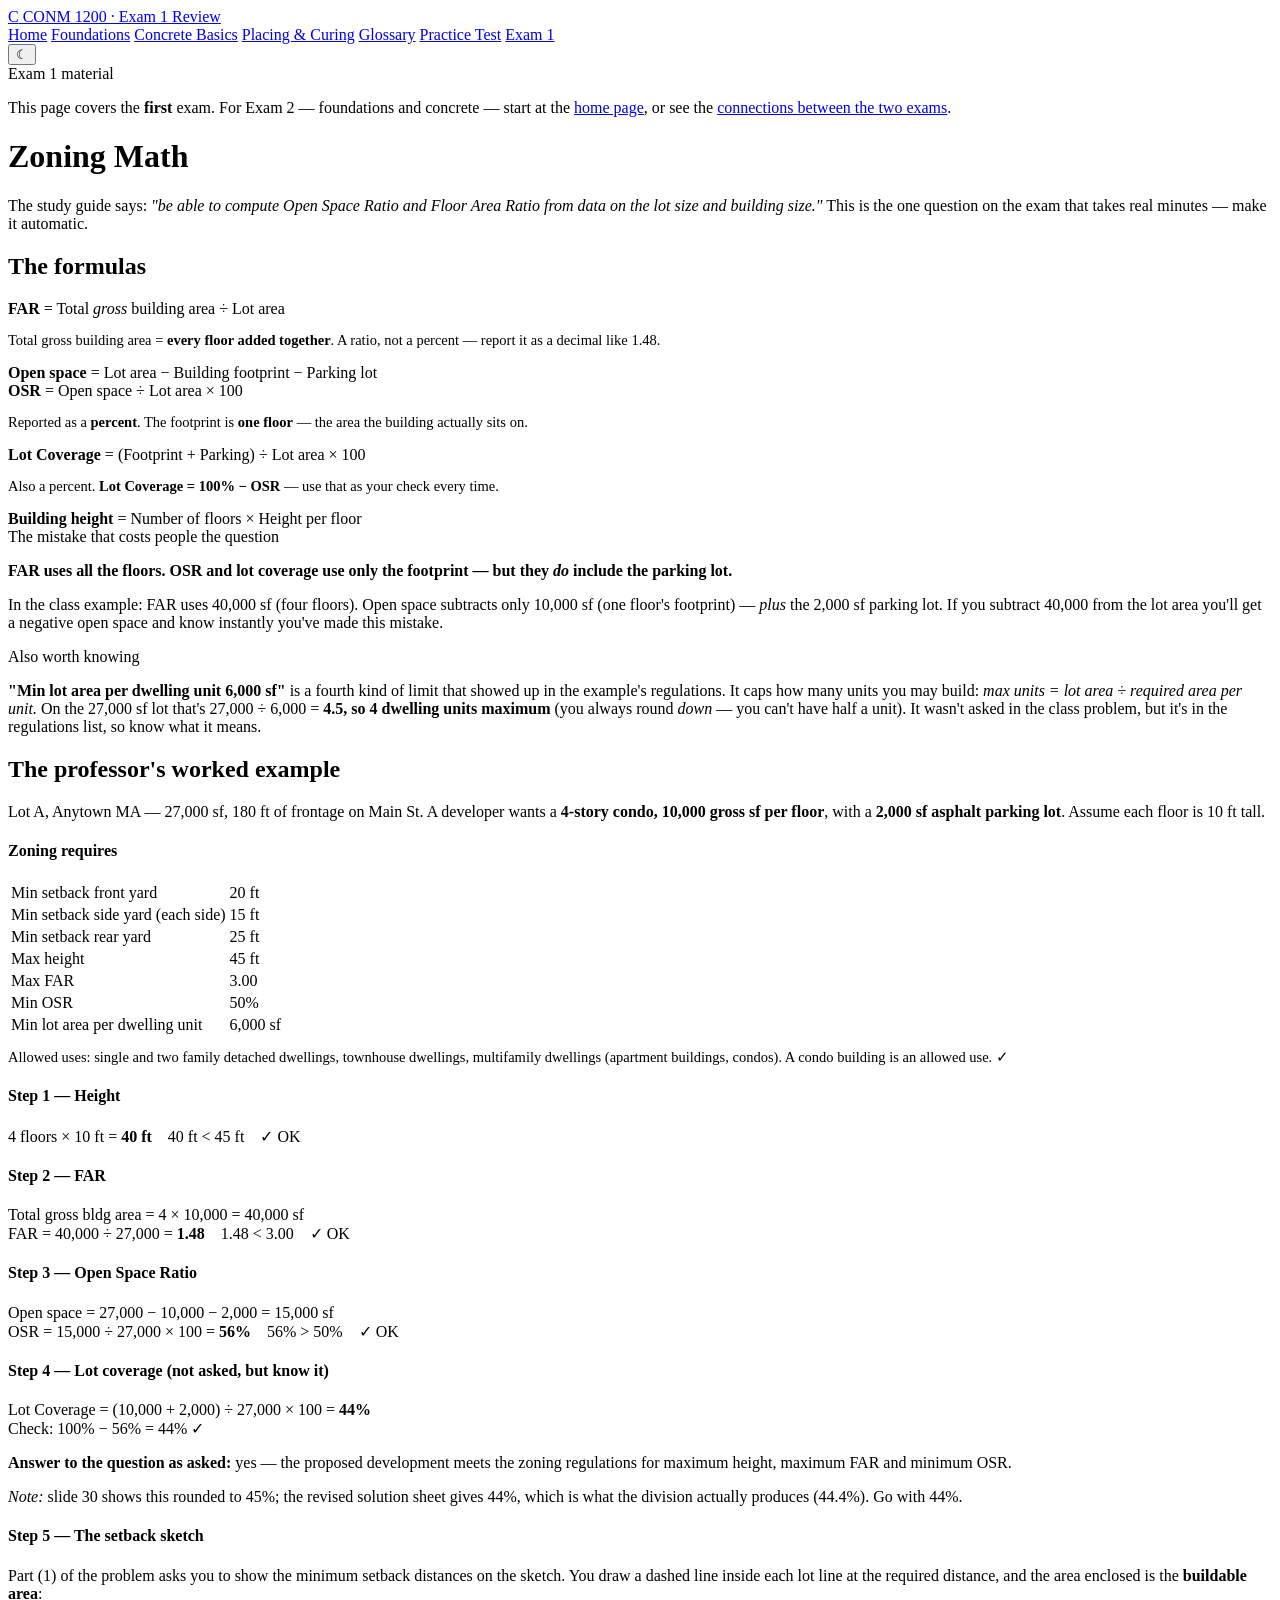
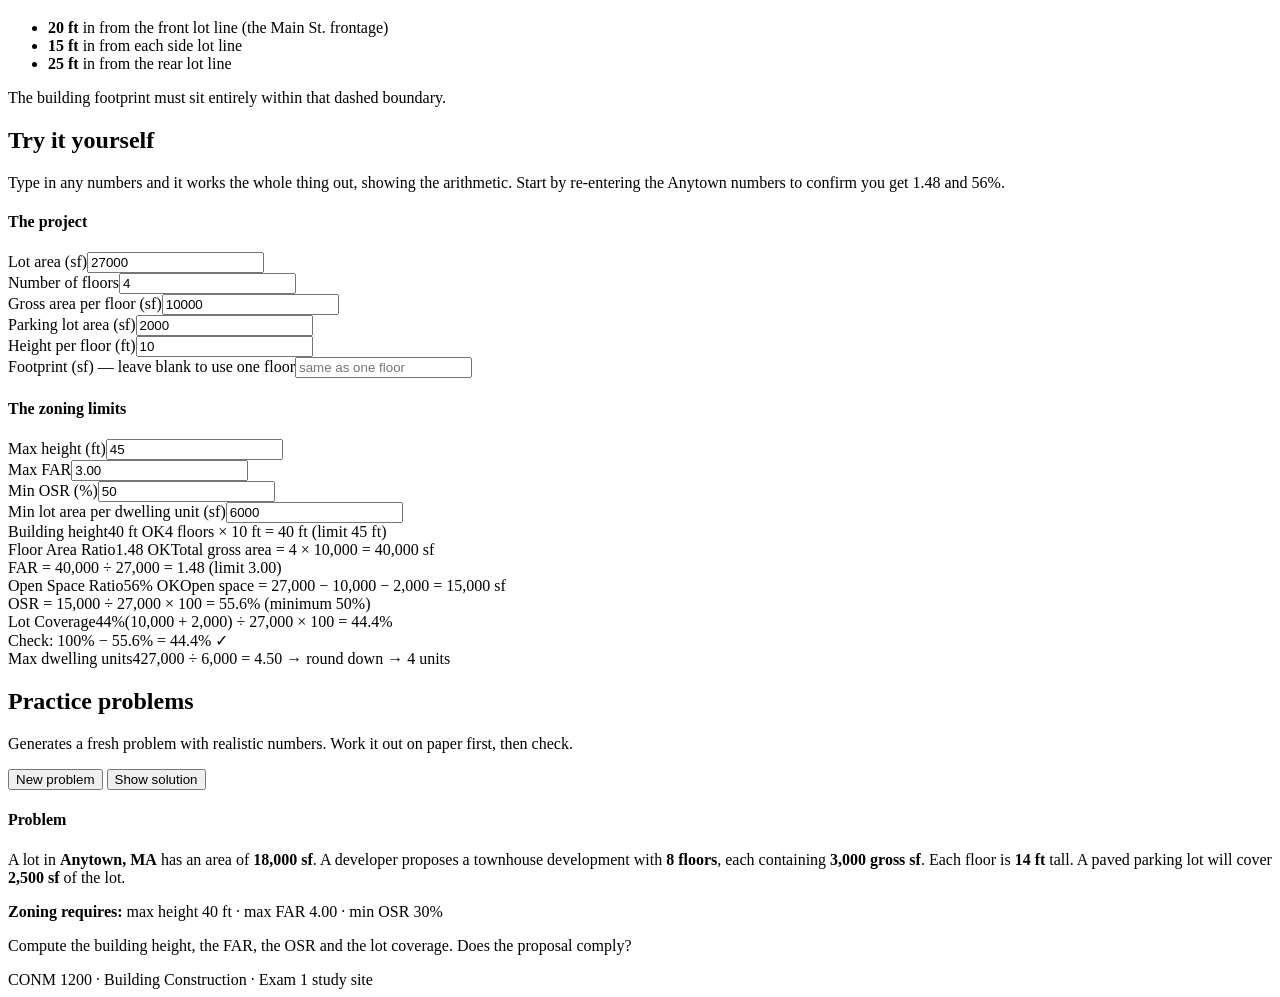
==== calc.html @ c557464a "Rename calc_2.html to calc.html" ====
<!DOCTYPE html>
<html lang="en">
<head>
<meta charset="utf-8">
<meta name="viewport" content="width=device-width, initial-scale=1">
<title>Zoning Math — CONM 1200 Exam 1</title>
<meta name="description" content="FAR, Open Space Ratio and lot coverage: the formulas, the professor's worked example, and unlimited practice problems.">
<link rel="stylesheet" href="style.css">
<link rel="icon" href="data:image/svg+xml,<svg xmlns='http://www.w3.org/2000/svg' viewBox='0 0 100 100'><text y='.9em' font-size='90'>🏗️</text></svg>">
</head>
<body>

<header class="topbar">
  <div class="topbar-inner">
    <a class="brand" href="review.html"><span class="dot">C</span> CONM 1200 · Exam 1 Review</a>
    <nav class="main">
      <a href="index.html" data-short="Home">Home</a>
      <a href="foundations.html" data-short="Found.">Foundations</a>
      <a href="concrete.html" data-short="Concrete">Concrete Basics</a>
      <a href="placing.html" data-short="Placing">Placing &amp; Curing</a>
      <a href="glossary.html" data-short="Terms">Glossary</a>
      <a href="quiz.html" data-short="Test">Practice Test</a>
      <a href="review.html" data-short="Exam 1">Exam 1</a>
    </nav>
    <button class="theme-btn" title="Toggle light/dark">☾</button>
  </div>
</header>

<main class="wrap narrow">

  
  <div class="callout"><span class="tag">Exam 1 material</span><p>This page covers the <strong>first</strong> exam. For Exam 2 — foundations and concrete — start at the <a href="index.html">home page</a>, or see the <a href="review.html">connections between the two exams</a>.</p></div>
<h1>Zoning Math</h1>
  <p class="lede">The study guide says: <em>"be able to compute Open Space Ratio and Floor Area Ratio from data on the lot size and building size."</em> This is the one question on the exam that takes real minutes — make it automatic.</p>

  <h2>The formulas</h2>

  <div class="card">
    <div class="formula"><b>FAR</b> = Total <em>gross</em> building area ÷ Lot area</div>
    <p style="font-size:14.5px;color:var(--ink-2)">Total gross building area = <strong>every floor added together</strong>. A ratio, not a percent — report it as a decimal like 1.48.</p>

    <div class="formula"><b>Open space</b> = Lot area − Building footprint − Parking lot</div>
    <div class="formula"><b>OSR</b> = Open space ÷ Lot area × 100</div>
    <p style="font-size:14.5px;color:var(--ink-2)">Reported as a <strong>percent</strong>. The footprint is <strong>one floor</strong> — the area the building actually sits on.</p>

    <div class="formula"><b>Lot Coverage</b> = (Footprint + Parking) ÷ Lot area × 100</div>
    <p style="font-size:14.5px;color:var(--ink-2)">Also a percent. <strong>Lot Coverage = 100% − OSR</strong> — use that as your check every time.</p>

    <div class="formula"><b>Building height</b> = Number of floors × Height per floor</div>
  </div>

  <div class="callout trap">
    <span class="tag">The mistake that costs people the question</span>
    <p><strong>FAR uses all the floors. OSR and lot coverage use only the footprint — but they <em>do</em> include the parking lot.</strong></p>
    <p style="margin-top:8px">In the class example: FAR uses 40,000 sf (four floors). Open space subtracts only 10,000 sf (one floor's footprint) — <em>plus</em> the 2,000 sf parking lot. If you subtract 40,000 from the lot area you'll get a negative open space and know instantly you've made this mistake.</p>
  </div>

  <div class="callout tip">
    <span class="tag">Also worth knowing</span>
    <p><strong>"Min lot area per dwelling unit 6,000 sf"</strong> is a fourth kind of limit that showed up in the example's regulations. It caps how many units you may build: <em>max units = lot area ÷ required area per unit.</em> On the 27,000 sf lot that's 27,000 ÷ 6,000 = <strong>4.5, so 4 dwelling units maximum</strong> (you always round <em>down</em> — you can't have half a unit). It wasn't asked in the class problem, but it's in the regulations list, so know what it means.</p>
  </div>

  <h2>The professor's worked example</h2>
  <p>Lot A, Anytown MA — 27,000 sf, 180 ft of frontage on Main St. A developer wants a <strong>4-story condo, 10,000 gross sf per floor</strong>, with a <strong>2,000 sf asphalt parking lot</strong>. Assume each floor is 10 ft tall.</p>

  <div class="card">
    <h4>Zoning requires</h4>
    <div class="tablewrap">
      <table>
        <tbody>
          <tr><td>Min setback front yard</td><td class="mono">20 ft</td></tr>
          <tr><td>Min setback side yard (each side)</td><td class="mono">15 ft</td></tr>
          <tr><td>Min setback rear yard</td><td class="mono">25 ft</td></tr>
          <tr><td>Max height</td><td class="mono">45 ft</td></tr>
          <tr><td>Max FAR</td><td class="mono">3.00</td></tr>
          <tr><td>Min OSR</td><td class="mono">50%</td></tr>
          <tr><td>Min lot area per dwelling unit</td><td class="mono">6,000 sf</td></tr>
        </tbody>
      </table>
    </div>
    <p style="font-size:14.5px;color:var(--ink-2);margin-top:12px">Allowed uses: single and two family detached dwellings, townhouse dwellings, multifamily dwellings (apartment buildings, condos). A condo building is an allowed use. ✓</p>
  </div>

  <div class="card">
    <h4>Step 1 — Height</h4>
    <div class="formula">4 floors × 10 ft = <b>40 ft</b> &nbsp;&nbsp; 40 ft &lt; 45 ft &nbsp;&nbsp; ✓ OK</div>

    <h4>Step 2 — FAR</h4>
    <div class="formula">Total gross bldg area = 4 × 10,000 = 40,000 sf</div>
    <div class="formula">FAR = 40,000 ÷ 27,000 = <b>1.48</b> &nbsp;&nbsp; 1.48 &lt; 3.00 &nbsp;&nbsp; ✓ OK</div>

    <h4>Step 3 — Open Space Ratio</h4>
    <div class="formula">Open space = 27,000 − 10,000 − 2,000 = 15,000 sf</div>
    <div class="formula">OSR = 15,000 ÷ 27,000 × 100 = <b>56%</b> &nbsp;&nbsp; 56% &gt; 50% &nbsp;&nbsp; ✓ OK</div>

    <h4>Step 4 — Lot coverage (not asked, but know it)</h4>
    <div class="formula">Lot Coverage = (10,000 + 2,000) ÷ 27,000 × 100 = <b>44%</b></div>
    <div class="formula">Check: 100% − 56% = 44% ✓</div>

    <div class="callout">
      <p><strong>Answer to the question as asked:</strong> yes — the proposed development meets the zoning regulations for maximum height, maximum FAR and minimum OSR.</p>
      <p style="margin-top:8px"><em>Note:</em> slide 30 shows this rounded to 45%; the revised solution sheet gives 44%, which is what the division actually produces (44.4%). Go with 44%.</p>
    </div>
  </div>

  <div class="card">
    <h4>Step 5 — The setback sketch</h4>
    <p>Part (1) of the problem asks you to show the minimum setback distances on the sketch. You draw a dashed line inside each lot line at the required distance, and the area enclosed is the <strong>buildable area</strong>:</p>
    <ul>
      <li><strong>20 ft</strong> in from the front lot line (the Main St. frontage)</li>
      <li><strong>15 ft</strong> in from each side lot line</li>
      <li><strong>25 ft</strong> in from the rear lot line</li>
    </ul>
    <p>The building footprint must sit entirely within that dashed boundary.</p>
  </div>

  <h2>Try it yourself</h2>
  <p>Type in any numbers and it works the whole thing out, showing the arithmetic. Start by re-entering the Anytown numbers to confirm you get 1.48 and 56%.</p>

  <div class="card">
    <h4>The project</h4>
    <div class="calcgrid">
      <div class="field"><label for="lot">Lot area (sf)</label><input id="lot" type="number" value="27000"></div>
      <div class="field"><label for="floors">Number of floors</label><input id="floors" type="number" value="4"></div>
      <div class="field"><label for="gross">Gross area per floor (sf)</label><input id="gross" type="number" value="10000"></div>
      <div class="field"><label for="park">Parking lot area (sf)</label><input id="park" type="number" value="2000"></div>
      <div class="field"><label for="fh">Height per floor (ft)</label><input id="fh" type="number" value="10"></div>
      <div class="field"><label for="foot">Footprint (sf) — leave blank to use one floor</label><input id="foot" type="number" placeholder="same as one floor"></div>
    </div>

    <h4 style="margin-top:22px">The zoning limits</h4>
    <div class="calcgrid">
      <div class="field"><label for="maxh">Max height (ft)</label><input id="maxh" type="number" value="45"></div>
      <div class="field"><label for="maxfar">Max FAR</label><input id="maxfar" type="number" step="0.01" value="3.00"></div>
      <div class="field"><label for="minosr">Min OSR (%)</label><input id="minosr" type="number" value="50"></div>
      <div class="field"><label for="perunit">Min lot area per dwelling unit (sf)</label><input id="perunit" type="number" value="6000"></div>
    </div>
  </div>

  <div class="card" id="results"></div>

  <h2>Practice problems</h2>
  <p>Generates a fresh problem with realistic numbers. Work it out on paper first, then check.</p>

  <div class="btnrow">
    <button class="btn" id="newprob">New problem</button>
    <button class="btn ghost" id="showsol">Show solution</button>
  </div>

  <div class="card" id="problem"></div>
  <div class="card" id="solution" style="display:none"></div>

</main>

<footer>CONM 1200 · Building Construction · Exam 1 study site</footer>

<script src="app.js"></script>
<script>
(function () {
  "use strict";

  var ids = ["lot","floors","gross","park","fh","foot","maxh","maxfar","minosr","perunit"];
  function v(id) { var n = parseFloat(document.getElementById(id).value); return isNaN(n) ? null : n; }
  function fmt(n) { return n.toLocaleString("en-US", { maximumFractionDigits: 0 }); }

  function line(lbl, val, work, verdict) {
    var vd = "";
    if (verdict === true) vd = ' <span class="verdict ok">OK</span>';
    if (verdict === false) vd = ' <span class="verdict no">DOES NOT MEET</span>';
    return '<div class="result-line"><span class="lbl">' + lbl + '</span>' +
           '<span class="val">' + val + vd + '</span>' +
           '<span class="work">' + work + '</span></div>';
  }

  function calc() {
    var lot = v("lot"), floors = v("floors"), gross = v("gross"), park = v("park") || 0,
        fh = v("fh"), foot = v("foot"), maxh = v("maxh"), maxfar = v("maxfar"),
        minosr = v("minosr"), perunit = v("perunit");
    var box = document.getElementById("results");

    if (!lot || lot <= 0 || !floors || !gross) {
      box.innerHTML = '<p style="color:var(--ink-3);margin:0">Enter at least a lot area, number of floors and gross area per floor.</p>';
      return;
    }
    if (foot === null || foot <= 0) foot = gross;

    var html = "";

    // Height
    if (fh) {
      var h = floors * fh;
      html += line("Building height", h + " ft",
        floors + " floors × " + fh + " ft = " + h + " ft" + (maxh ? "  (limit " + maxh + " ft)" : ""),
        maxh ? h <= maxh : null);
    }

    // FAR
    var total = floors * gross;
    var far = total / lot;
    html += line("Floor Area Ratio", far.toFixed(2),
      "Total gross area = " + floors + " × " + fmt(gross) + " = " + fmt(total) + " sf<br>" +
      "FAR = " + fmt(total) + " ÷ " + fmt(lot) + " = " + far.toFixed(2) +
      (maxfar ? "  (limit " + maxfar.toFixed(2) + ")" : ""),
      maxfar ? far <= maxfar : null);

    // OSR
    var open = lot - foot - park;
    var osr = open / lot * 100;
    html += line("Open Space Ratio", osr.toFixed(0) + "%",
      "Open space = " + fmt(lot) + " − " + fmt(foot) + " − " + fmt(park) + " = " + fmt(open) + " sf<br>" +
      "OSR = " + fmt(open) + " ÷ " + fmt(lot) + " × 100 = " + osr.toFixed(1) + "%" +
      (minosr ? "  (minimum " + minosr + "%)" : ""),
      minosr ? osr >= minosr : null);

    // Coverage
    var cov = (foot + park) / lot * 100;
    html += line("Lot Coverage", cov.toFixed(0) + "%",
      "(" + fmt(foot) + " + " + fmt(park) + ") ÷ " + fmt(lot) + " × 100 = " + cov.toFixed(1) + "%<br>" +
      "Check: 100% − " + osr.toFixed(1) + "% = " + (100 - osr).toFixed(1) + "% ✓", null);

    // Units
    if (perunit && perunit > 0) {
      var units = Math.floor(lot / perunit);
      html += line("Max dwelling units", units,
        fmt(lot) + " ÷ " + fmt(perunit) + " = " + (lot / perunit).toFixed(2) + " → round down → " + units + " units", null);
    }

    if (open < 0) {
      html += '<div class="callout trap" style="margin-top:14px"><p><strong>Negative open space.</strong> The footprint plus parking is larger than the lot itself — check your footprint. Remember the footprint is <em>one floor</em>, not all of them.</p></div>';
    }

    box.innerHTML = html;
  }

  ids.forEach(function (id) {
    document.getElementById(id).addEventListener("input", calc);
  });
  calc();

  /* ---------- Problem generator ---------- */
  var cur = null;
  var uses = ["a condominium building", "an apartment building", "a medical office building", "a mixed-use retail and residential building", "a townhouse development"];
  var towns = ["Anytown", "Brookfield", "Millbury", "Westford", "Danvers", "Foxborough"];

  function rnd(a, b, step) { step = step || 1; return a + step * Math.floor(Math.random() * ((b - a) / step + 1)); }

  function makeProblem() {
    var lot = rnd(18000, 60000, 1000);
    var floors = rnd(2, 8);
    var fh = [10, 11, 12, 12, 14][rnd(0, 4)];
    // keep footprint a sensible fraction of the lot
    var gross = rnd(Math.round(lot * 0.18 / 500) * 500, Math.round(lot * 0.42 / 500) * 500, 500);
    if (gross < 2000) gross = 2000;
    var park = rnd(1000, Math.max(2000, Math.round(lot * 0.2 / 500) * 500), 500);
    var maxh = [40, 45, 50, 60, 75, 90][rnd(0, 5)];
    var maxfar = [1.0, 1.5, 2.0, 2.5, 3.0, 4.0][rnd(0, 5)];
    var minosr = [30, 35, 40, 45, 50][rnd(0, 4)];

    cur = { lot: lot, floors: floors, fh: fh, gross: gross, park: park,
            maxh: maxh, maxfar: maxfar, minosr: minosr,
            use: uses[rnd(0, uses.length - 1)], town: towns[rnd(0, towns.length - 1)] };

    document.getElementById("problem").innerHTML =
      '<h4>Problem</h4>' +
      '<p>A lot in <strong>' + cur.town + ', MA</strong> has an area of <strong>' + fmt(lot) + ' sf</strong>. ' +
      'A developer proposes ' + cur.use + ' with <strong>' + floors + ' floors</strong>, each containing ' +
      '<strong>' + fmt(gross) + ' gross sf</strong>. Each floor is <strong>' + fh + ' ft</strong> tall. ' +
      'A paved parking lot will cover <strong>' + fmt(park) + ' sf</strong> of the lot.</p>' +
      '<p><strong>Zoning requires:</strong> max height <span class="mono">' + maxh + ' ft</span> · ' +
      'max FAR <span class="mono">' + maxfar.toFixed(2) + '</span> · ' +
      'min OSR <span class="mono">' + minosr + '%</span></p>' +
      '<p>Compute the building height, the FAR, the OSR and the lot coverage. Does the proposal comply?</p>';

    document.getElementById("solution").style.display = "none";
  }

  function showSolution() {
    if (!cur) return;
    var total = cur.floors * cur.gross;
    var far = total / cur.lot;
    var open = cur.lot - cur.gross - cur.park;
    var osr = open / cur.lot * 100;
    var cov = (cur.gross + cur.park) / cur.lot * 100;
    var h = cur.floors * cur.fh;

    var okH = h <= cur.maxh, okF = far <= cur.maxfar, okO = osr >= cur.minosr;
    var all = okH && okF && okO;

    function mark(ok) { return ok ? '<span class="verdict ok">OK</span>' : '<span class="verdict no">FAILS</span>'; }

    document.getElementById("solution").innerHTML =
      '<h4>Solution</h4>' +
      '<p><strong>Height</strong></p>' +
      '<div class="formula">' + cur.floors + ' × ' + cur.fh + ' ft = <b>' + h + ' ft</b> &nbsp; vs. limit ' + cur.maxh + ' ft &nbsp; ' + mark(okH) + '</div>' +
      '<p><strong>Floor Area Ratio</strong> — all floors</p>' +
      '<div class="formula">Total gross = ' + cur.floors + ' × ' + fmt(cur.gross) + ' = ' + fmt(total) + ' sf</div>' +
      '<div class="formula">FAR = ' + fmt(total) + ' ÷ ' + fmt(cur.lot) + ' = <b>' + far.toFixed(2) + '</b> &nbsp; vs. limit ' + cur.maxfar.toFixed(2) + ' &nbsp; ' + mark(okF) + '</div>' +
      '<p><strong>Open Space Ratio</strong> — footprint (one floor) + parking</p>' +
      '<div class="formula">Open space = ' + fmt(cur.lot) + ' − ' + fmt(cur.gross) + ' − ' + fmt(cur.park) + ' = ' + fmt(open) + ' sf</div>' +
      '<div class="formula">OSR = ' + fmt(open) + ' ÷ ' + fmt(cur.lot) + ' × 100 = <b>' + osr.toFixed(0) + '%</b> &nbsp; vs. min ' + cur.minosr + '% &nbsp; ' + mark(okO) + '</div>' +
      '<p><strong>Lot Coverage</strong></p>' +
      '<div class="formula">(' + fmt(cur.gross) + ' + ' + fmt(cur.park) + ') ÷ ' + fmt(cur.lot) + ' × 100 = <b>' + cov.toFixed(0) + '%</b></div>' +
      '<div class="formula">Check: 100 − ' + osr.toFixed(0) + ' = ' + (100 - osr).toFixed(0) + ' ✓</div>' +
      '<div class="callout ' + (all ? 'tip' : 'trap') + '"><p><strong>' +
        (all ? 'The proposal complies with all three requirements.'
             : 'The proposal does NOT comply — it fails on ' +
               [!okH ? 'height' : null, !okF ? 'FAR' : null, !okO ? 'OSR' : null].filter(Boolean).join(' and ') + '.') +
      '</strong></p></div>';

    document.getElementById("solution").style.display = "";
  }

  document.getElementById("newprob").addEventListener("click", makeProblem);
  document.getElementById("showsol").addEventListener("click", showSolution);
  makeProblem();
})();
</script>
</body>
</html>
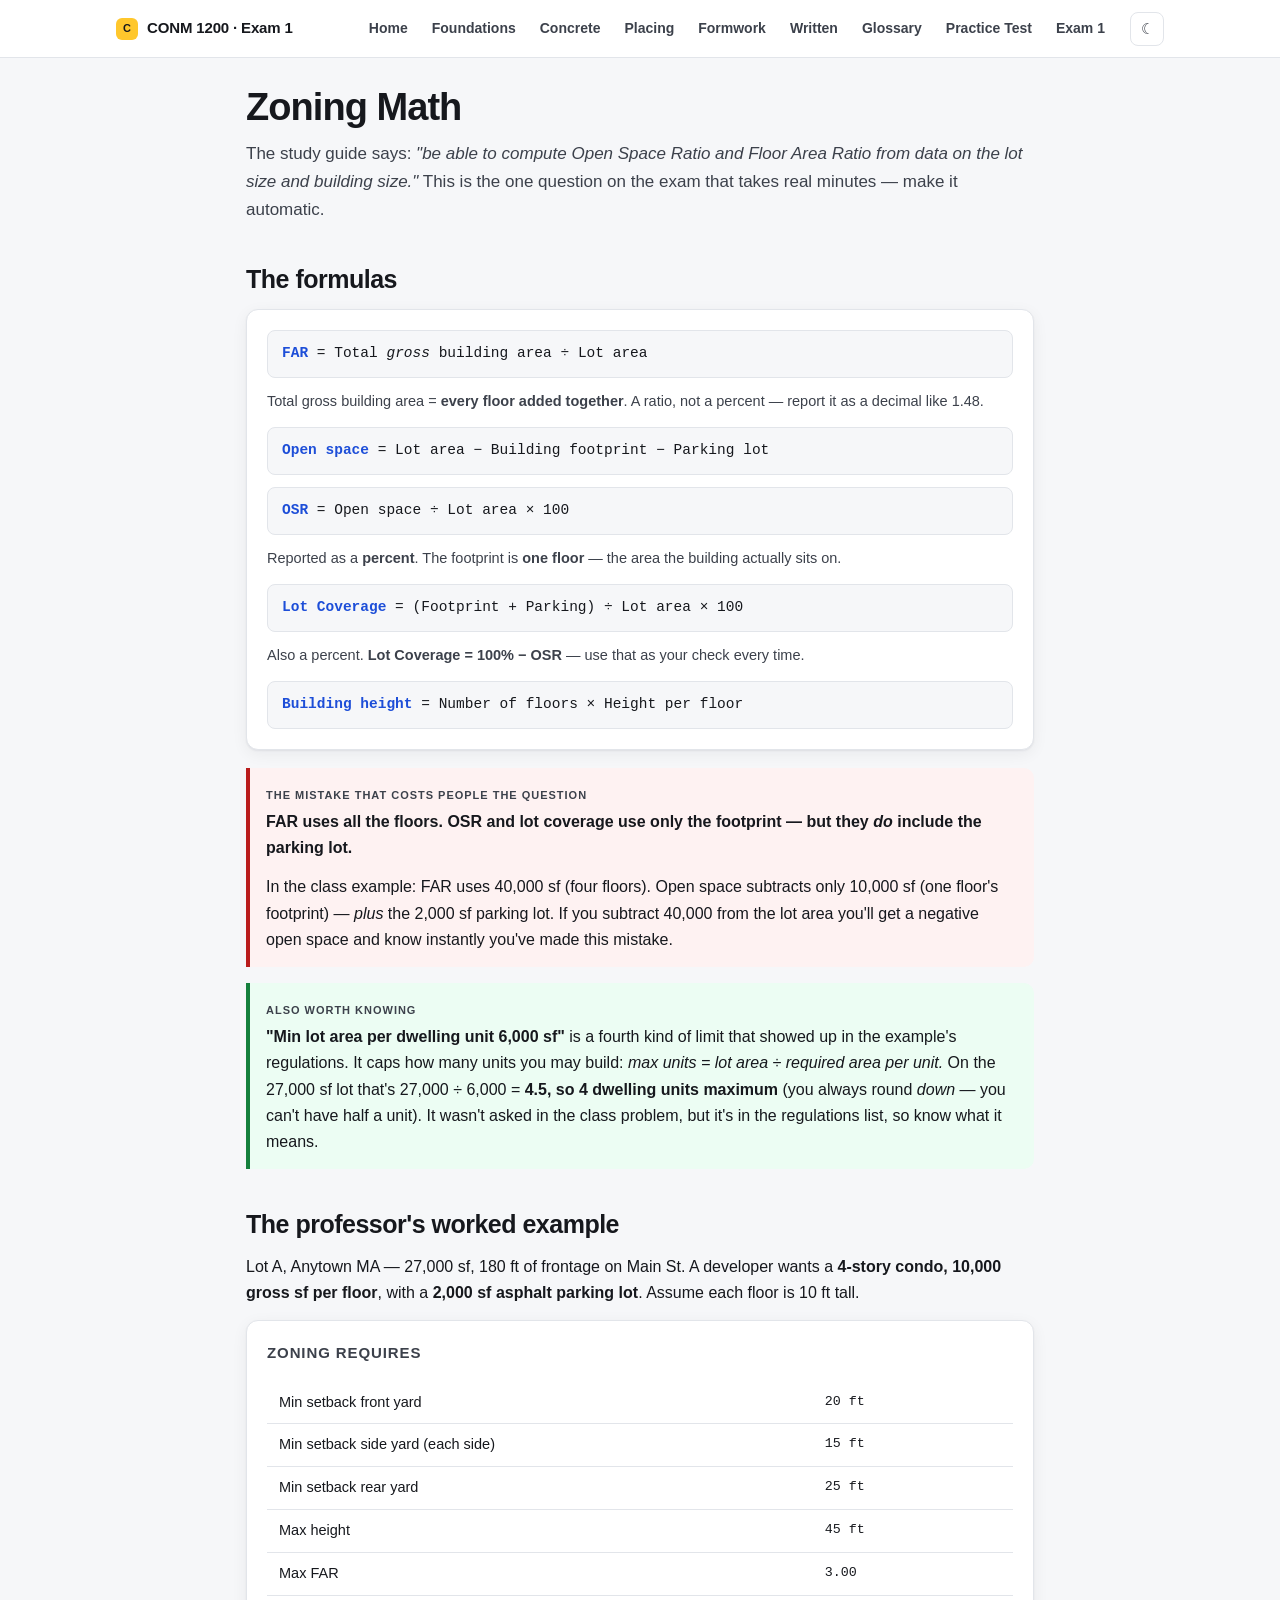
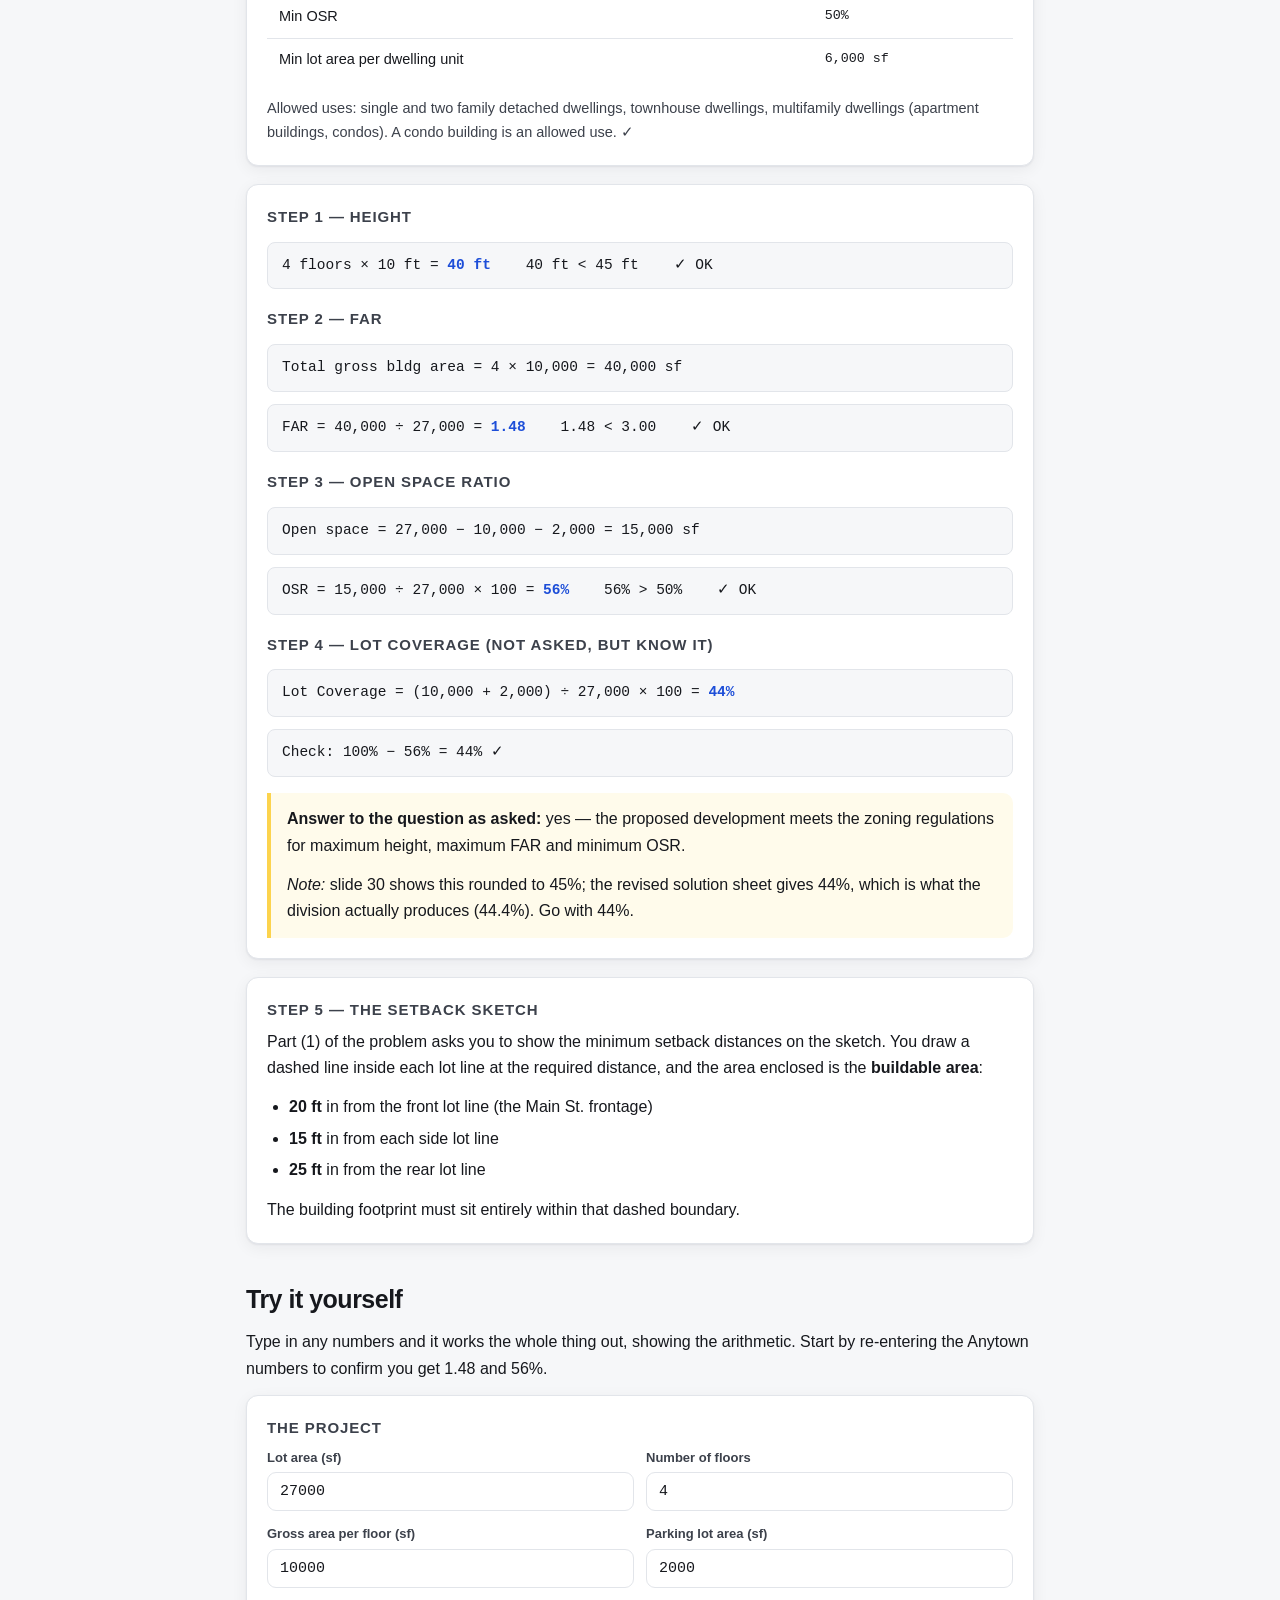
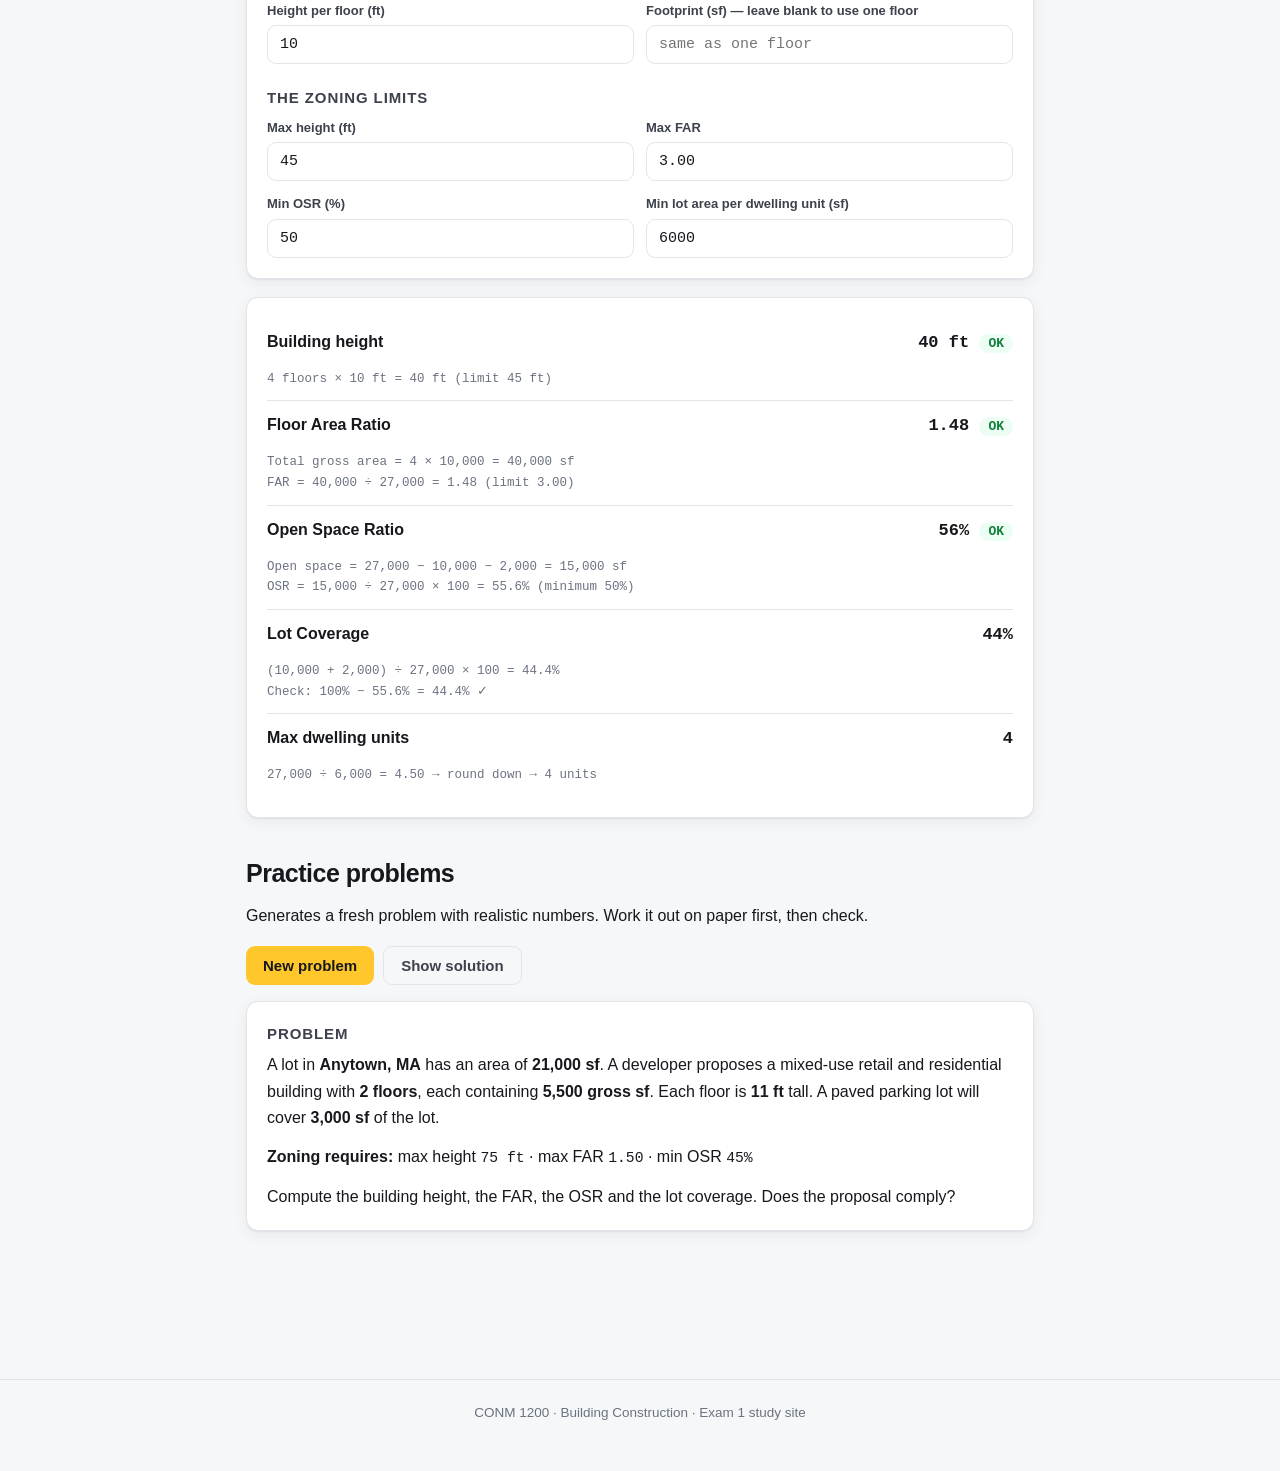
==== commit 588128f2: "Upload files V2" ====
--- a/calc.html
+++ b/calc.html
@@ -12,12 +12,14 @@
 
 <header class="topbar">
   <div class="topbar-inner">
-    <a class="brand" href="review.html"><span class="dot">C</span> CONM 1200 · Exam 1 Review</a>
+    <a class="brand" href="index.html"><span class="dot">C</span> CONM 1200 · Exam 1</a>
     <nav class="main">
       <a href="index.html" data-short="Home">Home</a>
       <a href="foundations.html" data-short="Found.">Foundations</a>
-      <a href="concrete.html" data-short="Concrete">Concrete Basics</a>
-      <a href="placing.html" data-short="Placing">Placing &amp; Curing</a>
+      <a href="concrete.html" data-short="Concrete">Concrete</a>
+      <a href="placing.html" data-short="Placing">Placing</a>
+      <a href="formwork.html" data-short="Formwork">Formwork</a>
+      <a href="written.html" data-short="Written">Written</a>
       <a href="glossary.html" data-short="Terms">Glossary</a>
       <a href="quiz.html" data-short="Test">Practice Test</a>
       <a href="review.html" data-short="Exam 1">Exam 1</a>
@@ -28,9 +30,7 @@
 
 <main class="wrap narrow">
 
-  
-  <div class="callout"><span class="tag">Exam 1 material</span><p>This page covers the <strong>first</strong> exam. For Exam 2 — foundations and concrete — start at the <a href="index.html">home page</a>, or see the <a href="review.html">connections between the two exams</a>.</p></div>
-<h1>Zoning Math</h1>
+  <h1>Zoning Math</h1>
   <p class="lede">The study guide says: <em>"be able to compute Open Space Ratio and Floor Area Ratio from data on the lot size and building size."</em> This is the one question on the exam that takes real minutes — make it automatic.</p>
 
   <h2>The formulas</h2>
--- a/style.css
+++ b/style.css
@@ -0,0 +1,472 @@
+/* CONM 1200 Exam 1 Study Site */
+
+:root {
+  --gold: #FFC72C;
+  --gold-deep: #E0A500;
+  --ink: #16181d;
+  --ink-2: #3c414b;
+  --ink-3: #6b7280;
+  --paper: #ffffff;
+  --bg: #f6f7f9;
+  --line: #e2e5ea;
+  --accent: #1d4ed8;
+  --accent-soft: #eef2ff;
+  --good: #15803d;
+  --good-soft: #ecfdf3;
+  --bad: #b91c1c;
+  --bad-soft: #fef2f2;
+  --warn-soft: #fffbeb;
+  --warn-line: #fcd34d;
+  --radius: 12px;
+  --shadow: 0 1px 2px rgba(16,24,40,.06), 0 4px 16px rgba(16,24,40,.06);
+  --mono: ui-monospace, SFMono-Regular, "SF Mono", Menlo, Consolas, monospace;
+}
+
+@media (prefers-color-scheme: dark) {
+  :root:not([data-theme="light"]) {
+    --ink: #e9ecf1;
+    --ink-2: #b7bdc8;
+    --ink-3: #8b93a1;
+    --paper: #1a1d23;
+    --bg: #111318;
+    --line: #2b3038;
+    --accent: #93b4ff;
+    --accent-soft: #1b2440;
+    --good: #6ee7a8;
+    --good-soft: #10241a;
+    --bad: #fca5a5;
+    --bad-soft: #2a1618;
+    --warn-soft: #2a2412;
+    --warn-line: #7a5f16;
+    --shadow: 0 1px 2px rgba(0,0,0,.4), 0 4px 16px rgba(0,0,0,.3);
+  }
+}
+:root[data-theme="dark"] {
+  --ink: #e9ecf1;
+  --ink-2: #b7bdc8;
+  --ink-3: #8b93a1;
+  --paper: #1a1d23;
+  --bg: #111318;
+  --line: #2b3038;
+  --accent: #93b4ff;
+  --accent-soft: #1b2440;
+  --good: #6ee7a8;
+  --good-soft: #10241a;
+  --bad: #fca5a5;
+  --bad-soft: #2a1618;
+  --warn-soft: #2a2412;
+  --warn-line: #7a5f16;
+  --shadow: 0 1px 2px rgba(0,0,0,.4), 0 4px 16px rgba(0,0,0,.3);
+}
+
+* { box-sizing: border-box; }
+
+html { scroll-behavior: smooth; scroll-padding-top: 84px; }
+
+body {
+  margin: 0;
+  background: var(--bg);
+  color: var(--ink);
+  font: 16px/1.65 -apple-system, BlinkMacSystemFont, "Segoe UI", Inter, Roboto, Helvetica, Arial, sans-serif;
+  -webkit-text-size-adjust: 100%;
+}
+
+/* ---------- Header / nav ---------- */
+.topbar {
+  position: sticky; top: 0; z-index: 50;
+  background: var(--paper);
+  border-bottom: 1px solid var(--line);
+}
+.topbar-inner {
+  max-width: 1080px; margin: 0 auto; padding: 10px 16px;
+  display: flex; align-items: center; gap: 14px; flex-wrap: wrap;
+}
+.brand {
+  display: flex; align-items: center; gap: 9px;
+  font-weight: 800; letter-spacing: -.01em; text-decoration: none; color: var(--ink);
+  font-size: 15px; white-space: nowrap;
+}
+.brand .dot {
+  width: 22px; height: 22px; border-radius: 6px; background: var(--gold);
+  display: grid; place-items: center; font-size: 11px; color: #16181d; font-weight: 900;
+}
+nav.main { display: flex; gap: 2px; flex-wrap: wrap; margin-left: auto; }
+nav.main a {
+  color: var(--ink-2); text-decoration: none; padding: 7px 11px;
+  border-radius: 8px; font-size: 14px; font-weight: 600; white-space: nowrap;
+}
+nav.main a:hover { background: var(--bg); color: var(--ink); }
+nav.main a.here { background: var(--gold); color: #16181d; }
+
+.theme-btn {
+  border: 1px solid var(--line); background: var(--paper); color: var(--ink-2);
+  border-radius: 8px; width: 34px; height: 34px; cursor: pointer; font-size: 15px;
+  display: grid; place-items: center;
+}
+.theme-btn:hover { background: var(--bg); }
+
+@media (max-width: 660px) {
+  .topbar-inner { padding: 8px 12px; gap: 8px; row-gap: 6px; }
+  .brand { font-size: 13.5px; gap: 7px; }
+  .brand .dot { width: 19px; height: 19px; font-size: 10px; border-radius: 5px; }
+  nav.main { order: 3; width: 100%; margin-left: 0; gap: 1px; }
+  nav.main a { padding: 5px 7px; flex: 1 1 auto; text-align: center; }
+  /* swap to short labels so the bar stays one row */
+  nav.main a[data-short] { font-size: 0; }
+  nav.main a[data-short]::after { content: attr(data-short); font-size: 12px; }
+  .theme-btn { width: 30px; height: 30px; margin-left: auto; }
+  html { scroll-padding-top: 104px; }
+}
+
+/* ---------- Layout ---------- */
+.wrap { max-width: 1080px; margin: 0 auto; padding: 28px 16px 80px; }
+.narrow { max-width: 820px; }
+
+h1 { font-size: clamp(26px, 4.4vw, 38px); line-height: 1.15; letter-spacing: -.025em; margin: 0 0 10px; }
+h2 { font-size: clamp(20px, 3vw, 25px); line-height: 1.25; letter-spacing: -.02em; margin: 40px 0 14px; }
+h3 { font-size: 17px; margin: 26px 0 8px; letter-spacing: -.01em; }
+h4 { font-size: 15px; margin: 18px 0 6px; color: var(--ink-2); text-transform: uppercase; letter-spacing: .06em; }
+p { margin: 0 0 13px; }
+ul, ol { margin: 0 0 13px; padding-left: 22px; }
+li { margin: 5px 0; }
+a { color: var(--accent); }
+.lede { font-size: 17px; color: var(--ink-2); margin-bottom: 22px; }
+hr { border: 0; border-top: 1px solid var(--line); margin: 34px 0; }
+
+.card {
+  background: var(--paper); border: 1px solid var(--line);
+  border-radius: var(--radius); padding: 20px; box-shadow: var(--shadow);
+  margin: 0 0 18px;
+}
+.card > :first-child { margin-top: 0; }
+.card > :last-child { margin-bottom: 0; }
+
+.grid { display: grid; gap: 14px; }
+@media (min-width: 720px) {
+  .grid.two { grid-template-columns: 1fr 1fr; }
+  .grid.three { grid-template-columns: repeat(3, 1fr); }
+}
+
+/* ---------- Callouts ---------- */
+.callout {
+  border-left: 4px solid var(--warn-line); background: var(--warn-soft);
+  padding: 13px 16px; border-radius: 0 10px 10px 0; margin: 16px 0;
+}
+.callout.key { border-left-color: var(--gold); }
+.callout.trap { border-left-color: var(--bad); background: var(--bad-soft); }
+.callout.tip { border-left-color: var(--good); background: var(--good-soft); }
+.callout p:last-child { margin-bottom: 0; }
+.callout .tag {
+  display: inline-block; font-size: 11px; font-weight: 800; letter-spacing: .09em;
+  text-transform: uppercase; margin-bottom: 5px; color: var(--ink-2);
+}
+
+/* ---------- Tables ---------- */
+.tablewrap { overflow-x: auto; margin: 16px 0; -webkit-overflow-scrolling: touch; }
+table { border-collapse: collapse; width: 100%; font-size: 14.5px; min-width: 420px; }
+th, td { text-align: left; padding: 9px 12px; border-bottom: 1px solid var(--line); vertical-align: top; }
+th { background: var(--bg); font-weight: 700; font-size: 13px; text-transform: uppercase; letter-spacing: .04em; color: var(--ink-2); }
+tbody tr:last-child td { border-bottom: 0; }
+td strong { color: var(--ink); }
+
+/* ---------- Bits ---------- */
+.pill {
+  display: inline-block; padding: 2px 9px; border-radius: 999px;
+  font-size: 12px; font-weight: 700; background: var(--accent-soft); color: var(--accent);
+}
+.pill.gold { background: var(--gold); color: #16181d; }
+code, .mono { font-family: var(--mono); font-size: .92em; }
+.formula {
+  font-family: var(--mono); background: var(--bg); border: 1px solid var(--line);
+  border-radius: 8px; padding: 11px 14px; margin: 12px 0; font-size: 14.5px;
+  overflow-x: auto; white-space: nowrap;
+}
+.formula b { color: var(--accent); font-weight: 700; }
+
+/* ---------- Home hero ---------- */
+.hero {
+  background: linear-gradient(135deg, var(--gold) 0%, #ffd863 100%);
+  color: #16181d; border-radius: 16px; padding: 30px 26px; margin-bottom: 24px;
+}
+.hero h1 { margin: 0 0 8px; color: #16181d; }
+.hero p { color: #3a3524; margin-bottom: 0; font-size: 16.5px; }
+.hero .facts { display: flex; flex-wrap: wrap; gap: 8px; margin-top: 16px; }
+.hero .facts span {
+  background: rgba(255,255,255,.65); border-radius: 999px; padding: 5px 13px;
+  font-size: 13.5px; font-weight: 700;
+}
+
+.tile {
+  display: block; text-decoration: none; color: inherit;
+  background: var(--paper); border: 1px solid var(--line); border-radius: var(--radius);
+  padding: 18px; box-shadow: var(--shadow); transition: transform .12s ease, border-color .12s ease;
+}
+.tile:hover { transform: translateY(-2px); border-color: var(--gold-deep); }
+.tile .ico { font-size: 22px; }
+.tile strong { display: block; margin: 7px 0 3px; font-size: 16px; color: var(--ink); }
+.tile span.sub { color: var(--ink-3); font-size: 14px; }
+
+/* ---------- Checklist ---------- */
+.check { list-style: none; padding: 0; margin: 0; }
+.check li {
+  display: flex; gap: 11px; align-items: flex-start;
+  padding: 9px 2px; border-bottom: 1px solid var(--line);
+}
+.check li:last-child { border-bottom: 0; }
+.check input { margin-top: 4px; width: 17px; height: 17px; flex: none; accent-color: var(--gold-deep); cursor: pointer; }
+.check label { cursor: pointer; }
+.check .n { font-weight: 800; color: var(--ink-3); font-variant-numeric: tabular-nums; }
+.check li.done label { opacity: .5; text-decoration: line-through; }
+
+/* ---------- Q&A / accordion ---------- */
+details.qa {
+  border: 1px solid var(--line); border-radius: 10px; background: var(--paper);
+  margin: 10px 0; overflow: hidden;
+}
+details.qa > summary {
+  cursor: pointer; padding: 13px 16px; font-weight: 650; list-style: none;
+  display: flex; gap: 10px; align-items: flex-start;
+}
+details.qa > summary::-webkit-details-marker { display: none; }
+details.qa > summary::before {
+  content: "+"; font-family: var(--mono); font-weight: 700; color: var(--accent); flex: none; margin-top: -1px;
+}
+details.qa[open] > summary::before { content: "−"; }
+details.qa[open] > summary { border-bottom: 1px solid var(--line); background: var(--bg); }
+details.qa .body { padding: 14px 16px 16px; }
+details.qa .body > :first-child { margin-top: 0; }
+details.qa .body > :last-child { margin-bottom: 0; }
+
+/* ---------- Buttons ---------- */
+.btn {
+  display: inline-block; background: var(--gold); color: #16181d; border: 0;
+  padding: 10px 17px; border-radius: 9px; font-weight: 700; font-size: 15px;
+  cursor: pointer; text-decoration: none; font-family: inherit;
+}
+.btn:hover { background: var(--gold-deep); }
+.btn.ghost { background: transparent; border: 1px solid var(--line); color: var(--ink-2); }
+.btn.ghost:hover { background: var(--bg); color: var(--ink); }
+.btn.sm { padding: 6px 12px; font-size: 13.5px; }
+.btnrow { display: flex; gap: 9px; flex-wrap: wrap; margin: 16px 0; }
+
+/* ---------- Glossary ---------- */
+.searchbar {
+  width: 100%; padding: 12px 15px; font-size: 16px; font-family: inherit;
+  border: 1px solid var(--line); border-radius: 10px; background: var(--paper); color: var(--ink);
+}
+.searchbar:focus { outline: 2px solid var(--gold); outline-offset: 1px; }
+.term {
+  background: var(--paper); border: 1px solid var(--line); border-radius: 10px;
+  padding: 14px 16px; margin-bottom: 9px;
+}
+.term h3 { margin: 0 0 4px; font-size: 15.5px; }
+.term p { margin: 0; font-size: 14.5px; color: var(--ink-2); }
+.term .where { font-size: 12px; color: var(--ink-3); margin-top: 6px; }
+.count { color: var(--ink-3); font-size: 14px; margin: 12px 0; }
+
+/* ---------- Flashcards ---------- */
+.flash {
+  background: var(--paper); border: 1px solid var(--line); border-radius: 14px;
+  padding: 34px 24px; text-align: center; min-height: 210px;
+  display: flex; flex-direction: column; justify-content: center; gap: 12px;
+  box-shadow: var(--shadow); cursor: pointer;
+}
+.flash .fterm { font-size: 22px; font-weight: 800; letter-spacing: -.02em; }
+.flash .fdef { font-size: 15.5px; color: var(--ink-2); }
+.flash .hint { font-size: 12.5px; color: var(--ink-3); text-transform: uppercase; letter-spacing: .08em; }
+
+/* ---------- Quiz ---------- */
+.q {
+  background: var(--paper); border: 1px solid var(--line); border-radius: 12px;
+  padding: 18px; margin-bottom: 14px;
+}
+.q .qnum { font-size: 12px; font-weight: 800; letter-spacing: .08em; text-transform: uppercase; color: var(--ink-3); }
+.q .qtext { font-weight: 600; margin: 5px 0 13px; }
+.opt {
+  display: flex; gap: 10px; align-items: flex-start; padding: 9px 12px;
+  border: 1px solid var(--line); border-radius: 9px; margin-bottom: 7px; cursor: pointer;
+  background: var(--paper); font-size: 15px;
+}
+.opt:hover { border-color: var(--ink-3); }
+.opt input { margin-top: 3px; flex: none; accent-color: var(--accent); }
+.opt.correct { border-color: var(--good); background: var(--good-soft); }
+.opt.wrong { border-color: var(--bad); background: var(--bad-soft); }
+.opt.reveal { border-color: var(--good); background: var(--good-soft); }
+.fillin {
+  padding: 9px 12px; font-size: 15px; font-family: inherit; width: 100%; max-width: 340px;
+  border: 1px solid var(--line); border-radius: 9px; background: var(--paper); color: var(--ink);
+}
+.fillin:focus { outline: 2px solid var(--gold); outline-offset: 1px; }
+.fillin.correct { border-color: var(--good); background: var(--good-soft); }
+.fillin.wrong { border-color: var(--bad); background: var(--bad-soft); }
+.explain {
+  margin-top: 11px; padding: 11px 13px; border-radius: 9px; font-size: 14.5px;
+  background: var(--bg); border-left: 3px solid var(--accent); color: var(--ink-2);
+}
+.explain strong { color: var(--ink); }
+.scorebox {
+  position: sticky; bottom: 14px; margin-top: 22px; margin-bottom: 40px;
+  background: var(--paper); border: 1px solid var(--line); border-radius: 12px;
+  padding: 15px 18px; box-shadow: var(--shadow);
+  display: flex; align-items: center; gap: 14px; flex-wrap: wrap;
+}
+.scorebox .big { font-size: 22px; font-weight: 800; }
+
+/* Matching */
+.match-grid { display: grid; gap: 9px; }
+.match-row {
+  display: grid; grid-template-columns: 1fr; gap: 8px; align-items: center;
+  padding: 10px 12px; border: 1px solid var(--line); border-radius: 9px; background: var(--paper);
+}
+@media (min-width: 640px) { .match-row { grid-template-columns: 1.3fr 1fr; } }
+.match-row .mdef { font-size: 14.5px; }
+.match-row select {
+  padding: 8px 10px; border-radius: 8px; border: 1px solid var(--line);
+  background: var(--bg); color: var(--ink); font-family: inherit; font-size: 14.5px; width: 100%;
+}
+.match-row.correct { border-color: var(--good); background: var(--good-soft); }
+.match-row.wrong { border-color: var(--bad); background: var(--bad-soft); }
+
+/* ---------- Calculator ---------- */
+.calcgrid { display: grid; gap: 12px; }
+@media (min-width: 620px) { .calcgrid { grid-template-columns: 1fr 1fr; } }
+.field label { display: block; font-size: 13px; font-weight: 700; color: var(--ink-2); margin-bottom: 4px; }
+.field input {
+  width: 100%; padding: 10px 12px; font-size: 15px; font-family: var(--mono);
+  border: 1px solid var(--line); border-radius: 9px; background: var(--paper); color: var(--ink);
+}
+.field input:focus { outline: 2px solid var(--gold); outline-offset: 1px; }
+.result-line {
+  display: flex; justify-content: space-between; gap: 12px; align-items: baseline;
+  padding: 11px 0; border-bottom: 1px solid var(--line); flex-wrap: wrap;
+}
+.result-line:last-child { border-bottom: 0; }
+.result-line .lbl { font-weight: 650; }
+.result-line .val { font-family: var(--mono); font-size: 17px; font-weight: 700; }
+.result-line .work { width: 100%; font-family: var(--mono); font-size: 12.5px; color: var(--ink-3); }
+.verdict { font-weight: 800; font-size: 13px; padding: 2px 9px; border-radius: 999px; }
+.verdict.ok { background: var(--good-soft); color: var(--good); }
+.verdict.no { background: var(--bad-soft); color: var(--bad); }
+
+/* ---------- Footer ---------- */
+footer {
+  border-top: 1px solid var(--line); margin-top: 50px; padding: 22px 16px 40px;
+  color: var(--ink-3); font-size: 13.5px; text-align: center;
+}
+
+/* ---------- Step sequences ---------- */
+.steps { counter-reset: stepnum; margin: 18px 0; }
+.step {
+  position: relative; padding: 0 0 20px 50px; counter-increment: stepnum;
+  border-left: 2px solid var(--line); margin-left: 16px;
+}
+.step:last-child { border-left-color: transparent; padding-bottom: 2px; }
+.step::before {
+  content: counter(stepnum);
+  position: absolute; left: -17px; top: -2px;
+  width: 32px; height: 32px; border-radius: 50%;
+  background: var(--gold); color: #16181d;
+  font-weight: 800; font-size: 14px; display: grid; place-items: center;
+  box-shadow: 0 0 0 4px var(--bg);
+}
+.step h4 {
+  margin: 4px 0 5px; font-size: 16px; color: var(--ink);
+  text-transform: none; letter-spacing: -.01em;
+}
+.step p, .step ul { margin-bottom: 7px; font-size: 15px; }
+.step ul { padding-left: 19px; }
+.step:last-child::before { background: var(--good); color: #fff; }
+:root[data-theme="dark"] .step:last-child::before,
+.step:last-child::before { color: #0d1b12; }
+
+/* Order-the-steps drill */
+.drill { background: var(--paper); border: 1px solid var(--line); border-radius: 12px; padding: 18px; margin: 16px 0; }
+.drill ol { padding-left: 0; list-style: none; margin: 0; }
+.drill li {
+  display: flex; gap: 10px; align-items: center; padding: 10px 12px;
+  border: 1px solid var(--line); border-radius: 9px; margin-bottom: 7px;
+  background: var(--bg); cursor: grab; font-size: 15px;
+}
+.drill li.correct { border-color: var(--good); background: var(--good-soft); }
+.drill li.wrong { border-color: var(--bad); background: var(--bad-soft); }
+.drill li .handle { color: var(--ink-3); font-size: 15px; flex: none; }
+.drill li .pos { font-weight: 800; color: var(--ink-3); font-variant-numeric: tabular-nums; width: 18px; flex: none; }
+
+/* ---------- Timeline ---------- */
+.timeline { margin: 18px 0; }
+.tl-row {
+  display: grid; grid-template-columns: 96px 1fr; gap: 14px;
+  padding: 12px 0; border-bottom: 1px solid var(--line);
+}
+.tl-row:last-child { border-bottom: 0; }
+.tl-when {
+  font-family: var(--mono); font-size: 12.5px; font-weight: 700;
+  color: var(--accent); padding-top: 2px; line-height: 1.4;
+}
+.tl-what strong { display: block; margin-bottom: 2px; }
+.tl-what { font-size: 14.5px; color: var(--ink-2); }
+@media (max-width: 560px) {
+  .tl-row { grid-template-columns: 1fr; gap: 3px; }
+}
+
+/* ---------- Compare cards ---------- */
+.vs { display: grid; gap: 12px; margin: 16px 0; }
+@media (min-width: 700px) { .vs.two { grid-template-columns: 1fr 1fr; } }
+.vs > div {
+  border: 1px solid var(--line); border-radius: 11px; padding: 15px 17px; background: var(--paper);
+}
+.vs h4 { margin-top: 0; font-size: 14px; color: var(--ink); }
+.vs ul { margin-bottom: 0; font-size: 14.5px; }
+
+/* ---------- Section badges ---------- */
+.badge {
+  display: inline-block; font-size: 11px; font-weight: 800; letter-spacing: .08em;
+  text-transform: uppercase; padding: 3px 9px; border-radius: 5px;
+  background: var(--accent-soft); color: var(--accent); vertical-align: middle;
+  margin-left: 8px;
+}
+.badge.wk { background: var(--gold); color: #16181d; }
+.badge.lab { background: var(--good-soft); color: var(--good); }
+.badge.gap { background: var(--bad-soft); color: var(--bad); }
+
+h2 .badge, h3 .badge { font-size: 10.5px; }
+
+/* ---------- Self check ---------- */
+.selfcheck {
+  border: 2px dashed var(--line); border-radius: 12px; padding: 16px 18px;
+  margin: 24px 0; background: var(--paper);
+}
+.selfcheck h4 { margin-top: 0; color: var(--ink); text-transform: none; letter-spacing: -.01em; font-size: 15.5px; }
+.selfcheck ol { margin-bottom: 0; font-size: 15px; }
+.selfcheck li { margin: 7px 0; }
+
+.toc { font-size: 14.5px; }
+.toc a { display: block; padding: 4px 0; text-decoration: none; color: var(--ink-2); }
+.toc a:hover { color: var(--accent); }
+
+@media print {
+  .topbar, .btnrow, .scorebox, footer { display: none; }
+  details.qa { break-inside: avoid; }
+  details.qa[open] > summary { background: none; }
+}
+
+/* ---------- Mobile overrides (last, so they win) ---------- */
+@media (max-width: 660px) {
+  .wrap { padding: 20px 14px 70px; }
+  nav.main a[data-short] { font-size: 0; }
+  nav.main a[data-short]::after { content: attr(data-short); font-size: 12px; }
+  table { min-width: 0; font-size: 13.8px; }
+  th, td { padding: 8px 9px; }
+  th { font-size: 11.5px; letter-spacing: .03em; }
+  td:first-child { min-width: 88px; }
+  .step { padding-left: 40px; margin-left: 14px; }
+  .step::before { width: 28px; height: 28px; font-size: 13px; left: -15px; }
+  .formula { white-space: normal; word-break: break-word; }
+  h1 { font-size: 25px; }
+  h2 { font-size: 20px; margin-top: 32px; }
+  .hero { padding: 24px 20px; }
+  .tl-when { font-size: 12px; }
+  .term h3 { font-size: 15px; }
+  .q { padding: 15px; }
+  .opt { font-size: 14.5px; }
+}
